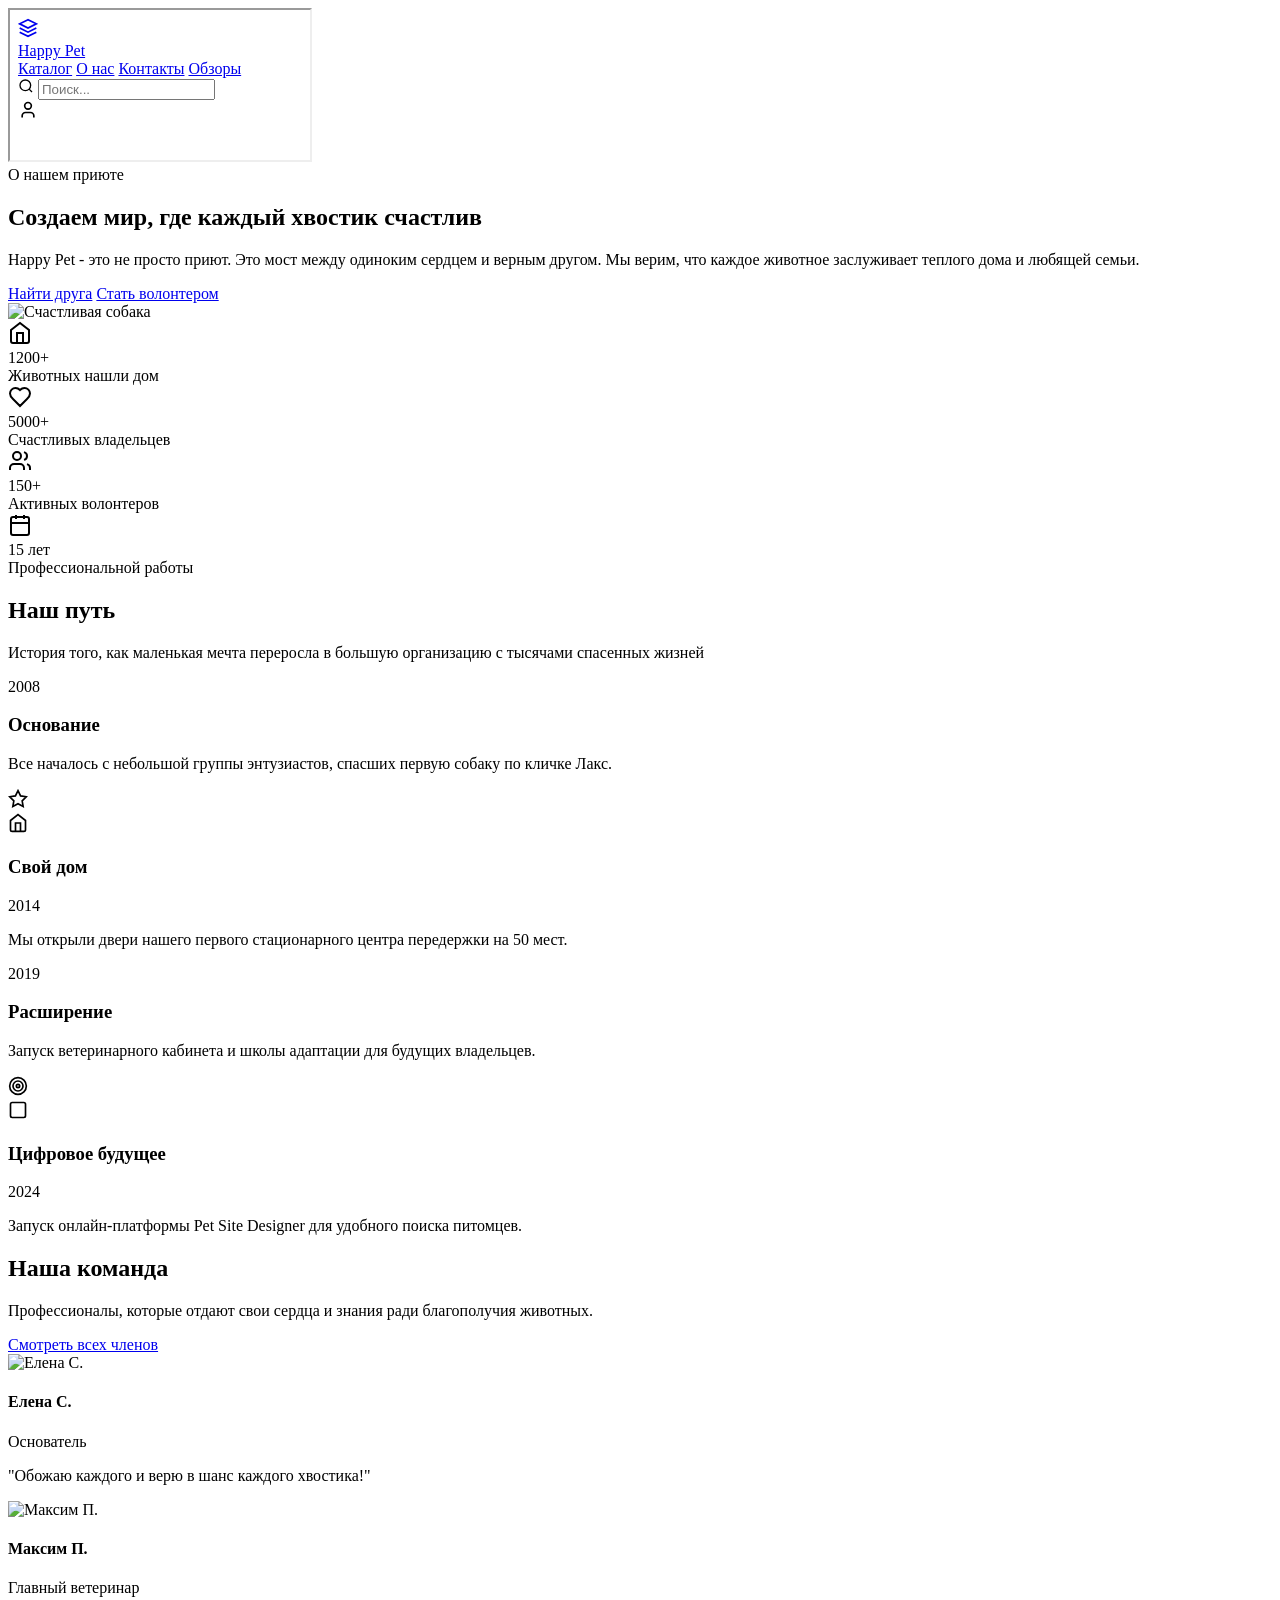
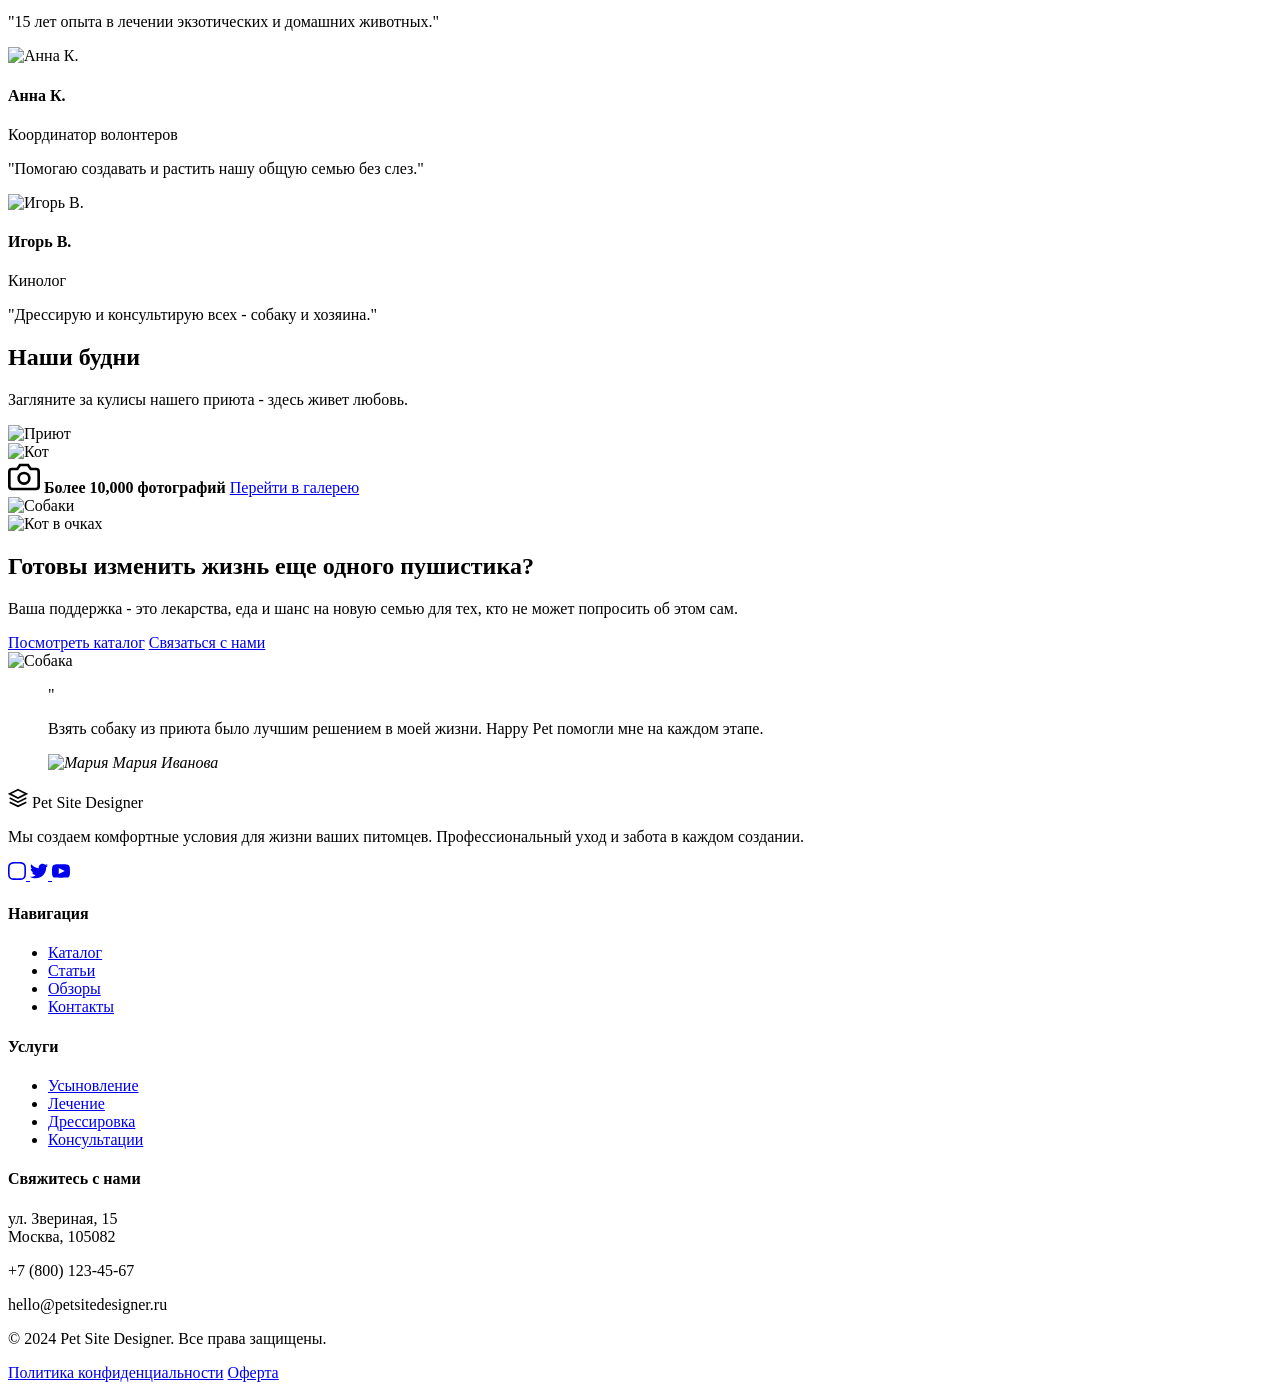
==== about.html @ 337a23ff "Add files via upload" ====
<!DOCTYPE html>
<html lang="ru">
<head>
    <meta charset="UTF-8">
    <meta name="viewport" content="width=device-width, initial-scale=1.0">
    <title>О нас - Pet Site Designer</title>
    <link rel="stylesheet" href="content/css/about.css">
    <link rel="preconnect" href="https://fonts.googleapis.com">
    <link rel="preconnect" href="https://fonts.gstatic.com" crossorigin>
    <link href="https://fonts.googleapis.com/css2?family=Inter:wght@400;500;600;700&display=swap" rel="stylesheet">
</head>
<body>
    <iframe src="navigation.html" class="nav-frame"></iframe>

    <section class="hero">
        <div class="hero-content">
            <span class="hero-tag">О нашем приюте</span>
            <h1>Создаем мир, где каждый хвостик <span class="highlight">счастлив</span></h1>
            <p>Happy Pet - это не просто приют. Это мост между одиноким сердцем и верным другом. Мы верим, что каждое животное заслуживает теплого дома и любящей семьи.</p>
            <div class="hero-buttons">
                <a href="catalog.html" class="btn btn-primary">Найти друга</a>
                <a href="#" class="btn btn-secondary">Стать волонтером</a>
            </div>
        </div>
        <div class="hero-image">
            <img src="https://images.unsplash.com/photo-1587300003388-59208cc962cb?w=300&h=300&fit=crop" alt="Счастливая собака">
        </div>
    </section>

    <section class="stats">
        <div class="stat-card">
            <div class="stat-icon">
                <svg width="24" height="24" viewBox="0 0 24 24" fill="none" stroke="currentColor" stroke-width="2">
                    <path d="m3 9 9-7 9 7v11a2 2 0 0 1-2 2H5a2 2 0 0 1-2-2z"/>
                    <polyline points="9,22 9,12 15,12 15,22"/>
                </svg>
            </div>
            <div class="stat-number">1200+</div>
            <div class="stat-label">Животных нашли дом</div>
        </div>
        <div class="stat-card">
            <div class="stat-icon">
                <svg width="24" height="24" viewBox="0 0 24 24" fill="none" stroke="currentColor" stroke-width="2">
                    <path d="M19 14c1.49-1.46 3-3.21 3-5.5A5.5 5.5 0 0 0 16.5 3c-1.76 0-3 .5-4.5 2-1.5-1.5-2.74-2-4.5-2A5.5 5.5 0 0 0 2 8.5c0 2.3 1.5 4.05 3 5.5l7 7Z"/>
                </svg>
            </div>
            <div class="stat-number">5000+</div>
            <div class="stat-label">Счастливых владельцев</div>
        </div>
        <div class="stat-card">
            <div class="stat-icon">
                <svg width="24" height="24" viewBox="0 0 24 24" fill="none" stroke="currentColor" stroke-width="2">
                    <path d="M16 21v-2a4 4 0 0 0-4-4H6a4 4 0 0 0-4 4v2"/>
                    <circle cx="9" cy="7" r="4"/>
                    <path d="M22 21v-2a4 4 0 0 0-3-3.87"/>
                    <path d="M16 3.13a4 4 0 0 1 0 7.75"/>
                </svg>
            </div>
            <div class="stat-number">150+</div>
            <div class="stat-label">Активных волонтеров</div>
        </div>
        <div class="stat-card">
            <div class="stat-icon">
                <svg width="24" height="24" viewBox="0 0 24 24" fill="none" stroke="currentColor" stroke-width="2">
                    <rect width="18" height="18" x="3" y="4" rx="2" ry="2"/>
                    <line x1="16" x2="16" y1="2" y2="6"/>
                    <line x1="8" x2="8" y1="2" y2="6"/>
                    <line x1="3" x2="21" y1="10" y2="10"/>
                </svg>
            </div>
            <div class="stat-number">15 лет</div>
            <div class="stat-label">Профессиональной работы</div>
        </div>
    </section>

    <section class="timeline">
        <h2>Наш путь</h2>
        <p class="timeline-subtitle">История того, как маленькая мечта переросла в большую организацию с тысячами спасенных жизней</p>
        
        <div class="timeline-items">
            <div class="timeline-item left">
                <div class="timeline-content">
                    <span class="timeline-year">2008</span>
                    <h3>Основание</h3>
                    <p>Все началось с небольшой группы энтузиастов, спасших первую собаку по кличке Лакс.</p>
                </div>
                <div class="timeline-icon">
                    <svg width="20" height="20" viewBox="0 0 24 24" fill="none" stroke="currentColor" stroke-width="2">
                        <polygon points="12 2 15.09 8.26 22 9.27 17 14.14 18.18 21.02 12 17.77 5.82 21.02 7 14.14 2 9.27 8.91 8.26 12 2"/>
                    </svg>
                </div>
            </div>
            
            <div class="timeline-item right">
                <div class="timeline-icon">
                    <svg width="20" height="20" viewBox="0 0 24 24" fill="none" stroke="currentColor" stroke-width="2">
                        <path d="m3 9 9-7 9 7v11a2 2 0 0 1-2 2H5a2 2 0 0 1-2-2z"/>
                        <polyline points="9,22 9,12 15,12 15,22"/>
                    </svg>
                </div>
                <div class="timeline-content">
                    <h3>Свой дом</h3>
                    <span class="timeline-year">2014</span>
                    <p>Мы открыли двери нашего первого стационарного центра передержки на 50 мест.</p>
                </div>
            </div>
            
            <div class="timeline-item left">
                <div class="timeline-content">
                    <span class="timeline-year">2019</span>
                    <h3>Расширение</h3>
                    <p>Запуск ветеринарного кабинета и школы адаптации для будущих владельцев.</p>
                </div>
                <div class="timeline-icon">
                    <svg width="20" height="20" viewBox="0 0 24 24" fill="none" stroke="currentColor" stroke-width="2">
                        <circle cx="12" cy="12" r="10"/>
                        <circle cx="12" cy="12" r="6"/>
                        <circle cx="12" cy="12" r="2"/>
                    </svg>
                </div>
            </div>
            
            <div class="timeline-item right">
                <div class="timeline-icon">
                    <svg width="20" height="20" viewBox="0 0 24 24" fill="none" stroke="currentColor" stroke-width="2">
                        <rect width="18" height="18" x="3" y="3" rx="2"/>
                        <path d="M7 7h.01"/>
                        <path d="M17 7h.01"/>
                        <path d="M7 17h.01"/>
                        <path d="M17 17h.01"/>
                    </svg>
                </div>
                <div class="timeline-content">
                    <h3>Цифровое будущее</h3>
                    <span class="timeline-year">2024</span>
                    <p>Запуск онлайн-платформы Pet Site Designer для удобного поиска питомцев.</p>
                </div>
            </div>
        </div>
    </section>

    <section class="team">
        <div class="team-header">
            <div>
                <h2>Наша команда</h2>
                <p>Профессионалы, которые отдают свои сердца и знания ради благополучия животных.</p>
            </div>
            <a href="#" class="team-link">Смотреть всех членов</a>
        </div>
        
        <div class="team-grid">
            <div class="team-card">
                <img src="https://images.unsplash.com/photo-1438761681033-6461ffad8d80?w=120&h=120&fit=crop" alt="Елена С.">
                <h4>Елена С.</h4>
                <span class="team-role">Основатель</span>
                <p>"Обожаю каждого и верю в шанс каждого хвостика!"</p>
            </div>
            <div class="team-card">
                <img src="https://images.unsplash.com/photo-1472099645785-5658abf4ff4e?w=120&h=120&fit=crop" alt="Максим П.">
                <h4>Максим П.</h4>
                <span class="team-role">Главный ветеринар</span>
                <p>"15 лет опыта в лечении экзотических и домашних животных."</p>
            </div>
            <div class="team-card">
                <img src="https://images.unsplash.com/photo-1544005313-94ddf0286df2?w=120&h=120&fit=crop" alt="Анна К.">
                <h4>Анна К.</h4>
                <span class="team-role">Координатор волонтеров</span>
                <p>"Помогаю создавать и растить нашу общую семью без слез."</p>
            </div>
            <div class="team-card">
                <img src="https://images.unsplash.com/photo-1507003211169-0a1dd7228f2d?w=120&h=120&fit=crop" alt="Игорь В.">
                <h4>Игорь В.</h4>
                <span class="team-role">Кинолог</span>
                <p>"Дрессирую и консультирую всех - собаку и хозяина."</p>
            </div>
        </div>
    </section>

    <section class="gallery">
        <h2>Наши будни</h2>
        <p>Загляните за кулисы нашего приюта - здесь живет любовь.</p>
        
        <div class="gallery-grid">
            <div class="gallery-item large">
                <img src="https://images.unsplash.com/photo-1558618666-fcd25c85cd64?w=400&h=500&fit=crop" alt="Приют">
            </div>
            <div class="gallery-item">
                <img src="https://images.unsplash.com/photo-1415369629372-26f2fe60c467?w=300&h=240&fit=crop" alt="Кот">
            </div>
            <div class="gallery-item accent">
                <div class="gallery-accent-content">
                    <svg width="32" height="32" viewBox="0 0 24 24" fill="none" stroke="currentColor" stroke-width="2">
                        <path d="M23 19a2 2 0 0 1-2 2H3a2 2 0 0 1-2-2V8a2 2 0 0 1 2-2h4l2-3h6l2 3h4a2 2 0 0 1 2 2z"/>
                        <circle cx="12" cy="13" r="4"/>
                    </svg>
                    <strong>Более 10,000 фотографий</strong>
                    <a href="#">Перейти в галерею</a>
                </div>
            </div>
            <div class="gallery-item">
                <img src="https://images.unsplash.com/photo-1548199973-03cce0bbc87b?w=300&h=240&fit=crop" alt="Собаки">
            </div>
            <div class="gallery-item wide">
                <img src="https://images.unsplash.com/photo-1574158622682-e40e69881006?w=400&h=240&fit=crop" alt="Кот в очках">
            </div>
        </div>
    </section>

    <section class="cta">
        <div class="cta-content">
            <h2>Готовы изменить жизнь еще одного пушистика?</h2>
            <p>Ваша поддержка - это лекарства, еда и шанс на новую семью для тех, кто не может попросить об этом сам.</p>
            <div class="cta-buttons">
                <a href="catalog.html" class="btn btn-primary">Посмотреть каталог</a>
                <a href="#" class="btn btn-secondary">Связаться с нами</a>
            </div>
        </div>
        <div class="cta-quote">
            <img src="https://images.unsplash.com/photo-1587300003388-59208cc962cb?w=200&h=150&fit=crop" alt="Собака">
            <blockquote>
                <span class="quote-mark">"</span>
                <p>Взять собаку из приюта было лучшим решением в моей жизни. Happy Pet помогли мне на каждом этапе.</p>
                <cite>
                    <img src="https://images.unsplash.com/photo-1494790108377-be9c29b29330?w=40&h=40&fit=crop" alt="Мария">
                    <span>Мария Иванова</span>
                </cite>
            </blockquote>
        </div>
    </section>

    <footer class="footer">
        <div class="footer-content">
            <div class="footer-brand">
                <div class="footer-logo">
                    <svg width="20" height="20" viewBox="0 0 24 24" fill="none" stroke="currentColor" stroke-width="2">
                        <path d="M12 2L2 7l10 5 10-5-10-5zM2 17l10 5 10-5M2 12l10 5 10-5"/>
                    </svg>
                    <span>Pet Site Designer</span>
                </div>
                <p>Мы создаем комфортные условия для жизни ваших питомцев. Профессиональный уход и забота в каждом создании.</p>
                <div class="social-links">
                    <a href="#">
                        <svg width="18" height="18" viewBox="0 0 24 24" fill="currentColor">
                            <path d="M12 2.163c3.204 0 3.584.012 4.85.07 3.252.148 4.771 1.691 4.919 4.919.058 1.265.069 1.645.069 4.849 0 3.205-.012 3.584-.069 4.849-.149 3.225-1.664 4.771-4.919 4.919-1.266.058-1.644.07-4.85.07-3.204 0-3.584-.012-4.849-.07-3.26-.149-4.771-1.699-4.919-4.92-.058-1.265-.07-1.644-.07-4.849 0-3.204.013-3.583.07-4.849.149-3.227 1.664-4.771 4.919-4.919 1.266-.057 1.645-.069 4.849-.069zm0-2.163c-3.259 0-3.667.014-4.947.072-4.358.2-6.78 2.618-6.98 6.98-.059 1.281-.073 1.689-.073 4.948 0 3.259.014 3.668.072 4.948.2 4.358 2.618 6.78 6.98 6.98 1.281.058 1.689.072 4.948.072 3.259 0 3.668-.014 4.948-.072 4.354-.2 6.782-2.618 6.979-6.98.059-1.28.073-1.689.073-4.948 0-3.259-.014-3.667-.072-4.947-.196-4.354-2.617-6.78-6.979-6.98-1.281-.059-1.69-.073-4.949-.073z"/>
                        </svg>
                    </a>
                    <a href="#">
                        <svg width="18" height="18" viewBox="0 0 24 24" fill="currentColor">
                            <path d="M24 4.557c-.883.392-1.832.656-2.828.775 1.017-.609 1.798-1.574 2.165-2.724-.951.564-2.005.974-3.127 1.195-.897-.957-2.178-1.555-3.594-1.555-3.179 0-5.515 2.966-4.797 6.045-4.091-.205-7.719-2.165-10.148-5.144-1.29 2.213-.669 5.108 1.523 6.574-.806-.026-1.566-.247-2.229-.616-.054 2.281 1.581 4.415 3.949 4.89-.693.188-1.452.232-2.224.084.626 1.956 2.444 3.379 4.6 3.419-2.07 1.623-4.678 2.348-7.29 2.04 2.179 1.397 4.768 2.212 7.548 2.212 9.142 0 14.307-7.721 13.995-14.646.962-.695 1.797-1.562 2.457-2.549z"/>
                        </svg>
                    </a>
                    <a href="#">
                        <svg width="18" height="18" viewBox="0 0 24 24" fill="currentColor">
                            <path d="M19.615 3.184c-3.604-.246-11.631-.245-15.23 0-3.897.266-4.356 2.62-4.385 8.816.029 6.185.484 8.549 4.385 8.816 3.6.245 11.626.246 15.23 0 3.897-.266 4.356-2.62 4.385-8.816-.029-6.185-.484-8.549-4.385-8.816zm-10.615 12.816v-8l8 3.993-8 4.007z"/>
                        </svg>
                    </a>
                </div>
            </div>
            
            <div class="footer-nav">
                <h4>Навигация</h4>
                <ul>
                    <li><a href="catalog.html">Каталог</a></li>
                    <li><a href="#">Статьи</a></li>
                    <li><a href="#">Обзоры</a></li>
                    <li><a href="#">Контакты</a></li>
                </ul>
            </div>
            
            <div class="footer-nav">
                <h4>Услуги</h4>
                <ul>
                    <li><a href="#">Усыновление</a></li>
                    <li><a href="#">Лечение</a></li>
                    <li><a href="#">Дрессировка</a></li>
                    <li><a href="#">Консультации</a></li>
                </ul>
            </div>
            
            <div class="footer-contacts">
                <h4>Свяжитесь с нами</h4>
                <p>ул. Звериная, 15<br>Москва, 105082</p>
                <p>+7 (800) 123-45-67</p>
                <p>hello@petsitedesigner.ru</p>
            </div>
        </div>
        
        <div class="footer-bottom">
            <p>&copy; 2024 Pet Site Designer. Все права защищены.</p>
            <div class="footer-links">
                <a href="#">Политика конфиденциальности</a>
                <a href="#">Оферта</a>
            </div>
        </div>
    </footer>
</body>
</html>
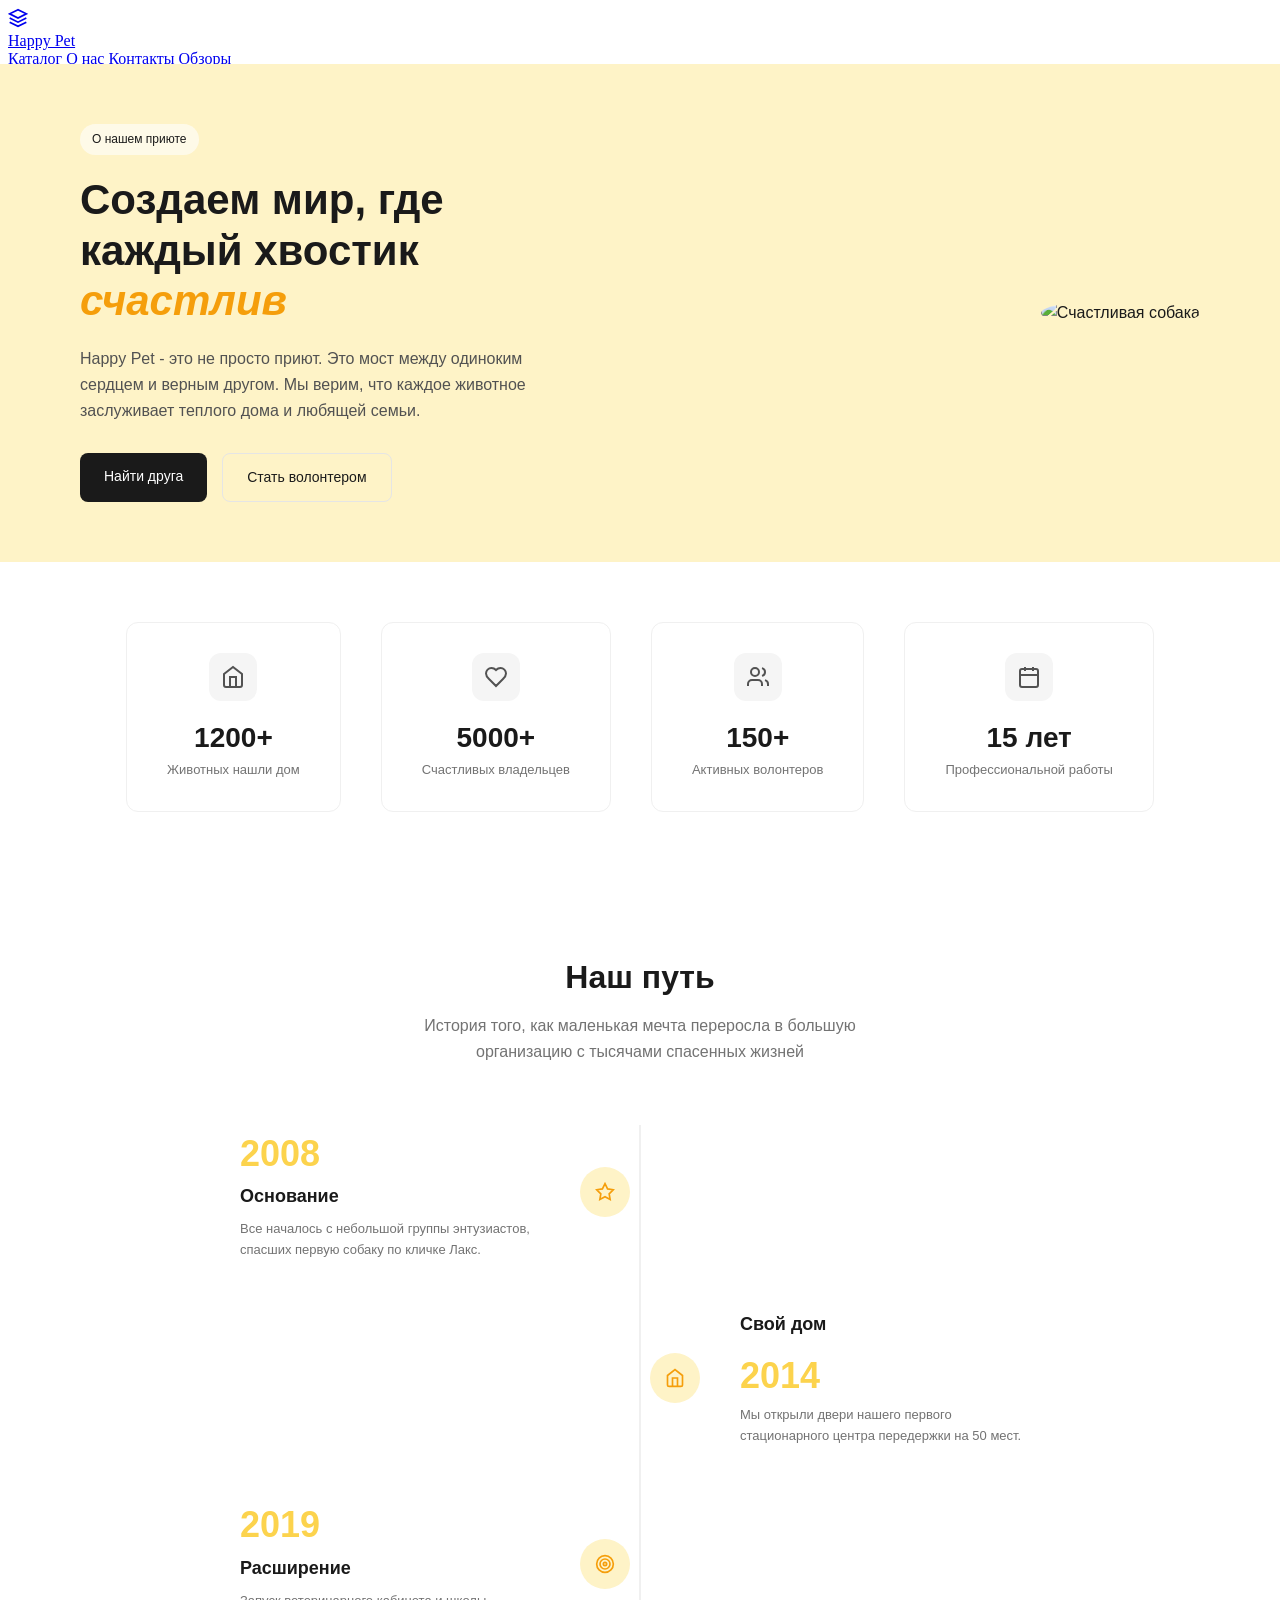
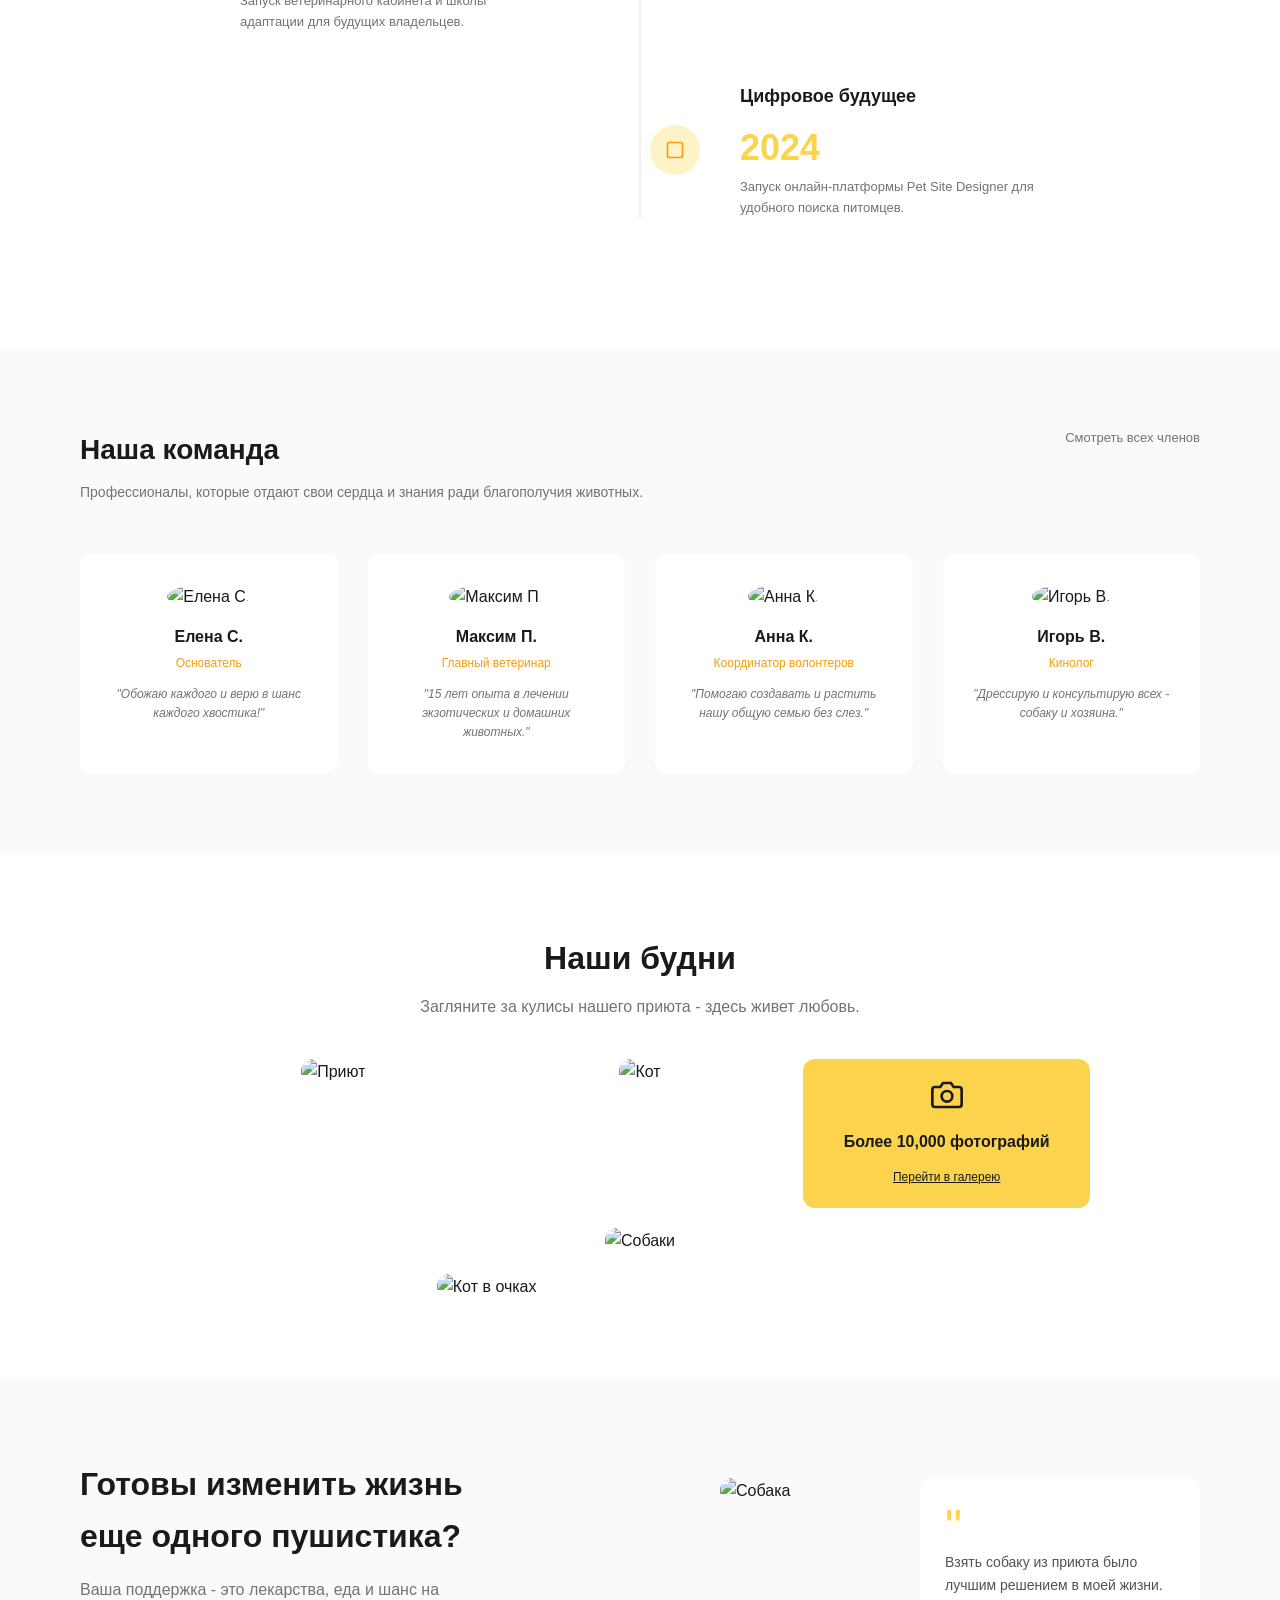
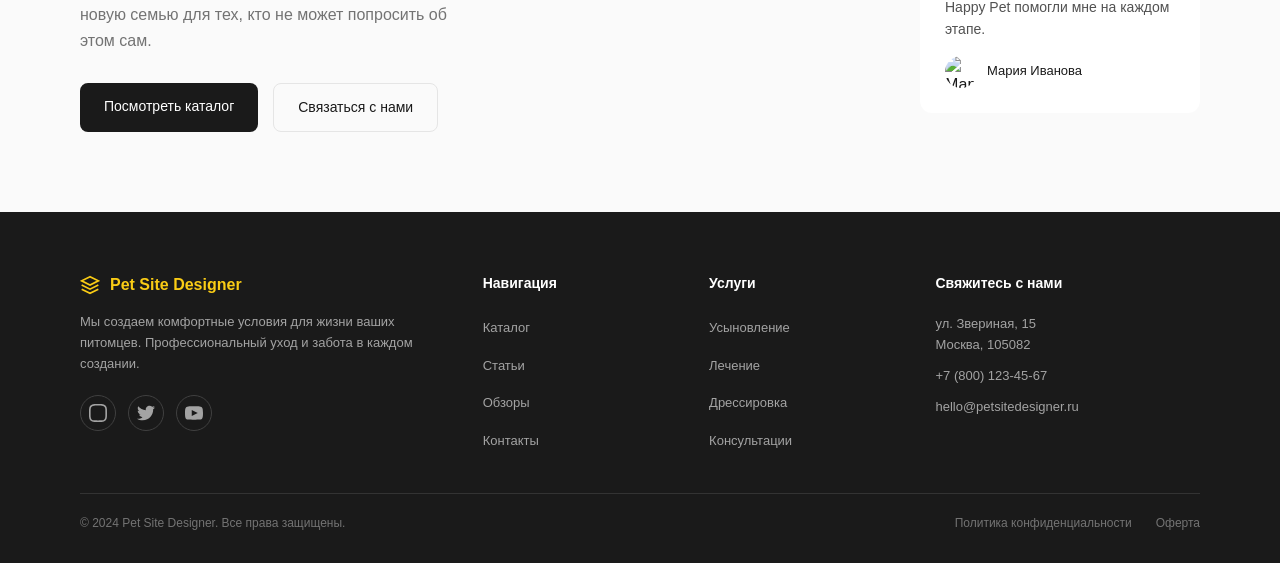
==== commit be34fb2e: "Update about.html" ====
--- a/about.html
+++ b/about.html
@@ -4,7 +4,7 @@
     <meta charset="UTF-8">
     <meta name="viewport" content="width=device-width, initial-scale=1.0">
     <title>О нас - Pet Site Designer</title>
-    <link rel="stylesheet" href="content/css/about.css">
+    <link rel="stylesheet" href="about.css">
     <link rel="preconnect" href="https://fonts.googleapis.com">
     <link rel="preconnect" href="https://fonts.gstatic.com" crossorigin>
     <link href="https://fonts.googleapis.com/css2?family=Inter:wght@400;500;600;700&display=swap" rel="stylesheet">
--- a/about.css
+++ b/about.css
@@ -0,0 +1,540 @@
+* {
+    margin: 0;
+    padding: 0;
+    box-sizing: border-box;
+}
+
+body {
+    font-family: 'Inter', -apple-system, BlinkMacSystemFont, 'Segoe UI', Roboto, sans-serif;
+    color: #1a1a1a;
+    line-height: 1.6;
+    background-color: #ffffff;
+}
+
+a {
+    text-decoration: none;
+    color: inherit;
+}
+
+.nav-frame {
+    width: 100%;
+    height: 64px;
+    border: none;
+    display: block;
+}
+
+.btn {
+    display: inline-block;
+    padding: 12px 24px;
+    border-radius: 8px;
+    font-size: 14px;
+    cursor: pointer;
+    transition: all 0.2s;
+}
+
+.btn-primary {
+    background: #1a1a1a;
+    color: #fff;
+}
+
+.btn-primary:hover {
+    background: #333333;
+}
+
+.btn-secondary {
+    background: transparent;
+    color: #1a1a1a;
+    border: 1px solid #e5e5e5;
+}
+
+.btn-secondary:hover {
+    border-color: #1a1a1a;
+}
+
+.hero {
+    display: flex;
+    justify-content: space-between;
+    align-items: center;
+    padding: 60px 80px;
+    background: #fef3c7;
+}
+
+.hero-content {
+    max-width: 500px;
+}
+
+.hero-tag {
+    display: inline-block;
+    background: rgba(255,255,255,0.6);
+    padding: 6px 12px;
+    border-radius: 20px;
+    font-size: 12px;
+    margin-bottom: 20px;
+}
+
+.hero h1 {
+    font-size: 42px;
+    line-height: 1.2;
+    margin-bottom: 20px;
+}
+
+.highlight {
+    color: #f59e0b;
+    font-style: italic;
+}
+
+.hero p {
+    color: #525252;
+    margin-bottom: 30px;
+}
+
+.hero-buttons {
+    display: flex;
+    gap: 15px;
+}
+
+.hero-image img {
+    width: 280px;
+    height: 280px;
+    border-radius: 50%;
+    object-fit: cover;
+}
+
+.stats {
+    display: flex;
+    justify-content: center;
+    gap: 40px;
+    padding: 60px 80px;
+}
+
+.stat-card {
+    background: #fff;
+    border: 1px solid #f0f0f0;
+    border-radius: 12px;
+    padding: 30px 40px;
+    text-align: center;
+    min-width: 180px;
+}
+
+.stat-icon {
+    width: 48px;
+    height: 48px;
+    background: #f5f5f5;
+    border-radius: 12px;
+    display: flex;
+    align-items: center;
+    justify-content: center;
+    margin: 0 auto 15px;
+    color: #525252;
+}
+
+.stat-number {
+    font-size: 28px;
+    font-weight: 700;
+    color: #1a1a1a;
+}
+
+.stat-label {
+    font-size: 13px;
+    color: #737373;
+}
+
+.timeline {
+    padding: 80px;
+    text-align: center;
+}
+
+.timeline h2 {
+    font-size: 32px;
+    margin-bottom: 10px;
+}
+
+.timeline-subtitle {
+    color: #737373;
+    max-width: 500px;
+    margin: 0 auto 60px;
+}
+
+.timeline-items {
+    max-width: 800px;
+    margin: 0 auto;
+    position: relative;
+}
+
+.timeline-items::before {
+    content: '';
+    position: absolute;
+    left: 50%;
+    transform: translateX(-50%);
+    width: 2px;
+    height: 100%;
+    background: #f0f0f0;
+}
+
+.timeline-item {
+    display: flex;
+    align-items: center;
+    gap: 40px;
+    margin-bottom: 50px;
+    position: relative;
+}
+
+.timeline-item.left {
+    justify-content: flex-start;
+}
+
+.timeline-item.right {
+    justify-content: flex-end;
+}
+
+.timeline-content {
+    max-width: 300px;
+    text-align: left;
+}
+
+.timeline-content h3 {
+    font-size: 18px;
+    margin-bottom: 8px;
+}
+
+.timeline-content p {
+    font-size: 13px;
+    color: #737373;
+}
+
+.timeline-year {
+    font-size: 36px;
+    font-weight: 700;
+    color: #fcd34d;
+}
+
+.timeline-icon {
+    width: 50px;
+    height: 50px;
+    background: #fef3c7;
+    border-radius: 50%;
+    display: flex;
+    align-items: center;
+    justify-content: center;
+    color: #f59e0b;
+    z-index: 1;
+}
+
+.team {
+    background: #fafafa;
+    padding: 80px;
+}
+
+.team-header {
+    display: flex;
+    justify-content: space-between;
+    align-items: flex-start;
+    margin-bottom: 50px;
+}
+
+.team-header h2 {
+    font-size: 28px;
+    margin-bottom: 8px;
+}
+
+.team-header p {
+    color: #737373;
+    font-size: 14px;
+}
+
+.team-link {
+    color: #737373;
+    font-size: 13px;
+}
+
+.team-link:hover {
+    color: #1a1a1a;
+}
+
+.team-grid {
+    display: grid;
+    grid-template-columns: repeat(4, 1fr);
+    gap: 30px;
+}
+
+.team-card {
+    background: #fff;
+    border-radius: 12px;
+    padding: 30px;
+    text-align: center;
+}
+
+.team-card img {
+    width: 100px;
+    height: 100px;
+    border-radius: 50%;
+    object-fit: cover;
+    margin-bottom: 15px;
+}
+
+.team-card h4 {
+    font-size: 16px;
+    margin-bottom: 4px;
+}
+
+.team-role {
+    font-size: 12px;
+    color: #f59e0b;
+    display: block;
+    margin-bottom: 12px;
+}
+
+.team-card p {
+    font-size: 12px;
+    color: #737373;
+    font-style: italic;
+}
+
+.gallery {
+    padding: 80px;
+    text-align: center;
+}
+
+.gallery h2 {
+    font-size: 32px;
+    margin-bottom: 10px;
+}
+
+.gallery > p {
+    color: #737373;
+    margin-bottom: 40px;
+}
+
+.gallery-grid {
+    display: grid;
+    grid-template-columns: 1fr 1fr 1fr;
+    grid-template-rows: auto auto;
+    gap: 20px;
+    max-width: 900px;
+    margin: 0 auto;
+}
+
+.gallery-item img {
+    width: 100%;
+    height: 100%;
+    object-fit: cover;
+    border-radius: 12px;
+}
+
+.gallery-item.large {
+    grid-row: span 2;
+}
+
+.gallery-item.wide {
+    grid-column: span 2;
+}
+
+.gallery-item.accent {
+    background: #fcd34d;
+    border-radius: 12px;
+    display: flex;
+    align-items: center;
+    justify-content: center;
+}
+
+.gallery-accent-content {
+    text-align: center;
+    padding: 20px;
+}
+
+.gallery-accent-content svg {
+    margin-bottom: 10px;
+}
+
+.gallery-accent-content strong {
+    display: block;
+    margin-bottom: 8px;
+}
+
+.gallery-accent-content a {
+    font-size: 12px;
+    color: #1a1a1a;
+    text-decoration: underline;
+}
+
+.cta {
+    display: flex;
+    justify-content: space-between;
+    align-items: center;
+    padding: 80px;
+    background: #fafafa;
+}
+
+.cta-content {
+    max-width: 400px;
+}
+
+.cta-content h2 {
+    font-size: 32px;
+    margin-bottom: 15px;
+}
+
+.cta-content p {
+    color: #737373;
+    margin-bottom: 30px;
+}
+
+.cta-buttons {
+    display: flex;
+    gap: 15px;
+}
+
+.cta-quote {
+    display: flex;
+    gap: 20px;
+    align-items: flex-start;
+}
+
+.cta-quote > img {
+    width: 180px;
+    height: 140px;
+    object-fit: cover;
+    border-radius: 12px;
+}
+
+blockquote {
+    max-width: 280px;
+    background: #fff;
+    padding: 25px;
+    border-radius: 12px;
+    position: relative;
+}
+
+.quote-mark {
+    font-size: 48px;
+    color: #fcd34d;
+    line-height: 1;
+}
+
+blockquote p {
+    font-size: 14px;
+    color: #525252;
+    margin-bottom: 15px;
+}
+
+cite {
+    display: flex;
+    align-items: center;
+    gap: 10px;
+    font-style: normal;
+}
+
+cite img {
+    width: 32px;
+    height: 32px;
+    border-radius: 50%;
+}
+
+cite span {
+    font-size: 13px;
+}
+
+.footer {
+    background: #1a1a1a;
+    color: #fff;
+    padding: 60px 80px 30px;
+}
+
+.footer-content {
+    display: grid;
+    grid-template-columns: 2fr 1fr 1fr 1.5fr;
+    gap: 50px;
+    margin-bottom: 40px;
+}
+
+.footer-logo {
+    display: flex;
+    align-items: center;
+    gap: 10px;
+    margin-bottom: 15px;
+    font-weight: 600;
+    color: #facc15;
+}
+
+.footer-brand p {
+    font-size: 13px;
+    color: #a3a3a3;
+    margin-bottom: 20px;
+    line-height: 1.6;
+}
+
+.social-links {
+    display: flex;
+    gap: 12px;
+}
+
+.social-links a {
+    width: 36px;
+    height: 36px;
+    border: 1px solid #404040;
+    border-radius: 50%;
+    display: flex;
+    align-items: center;
+    justify-content: center;
+    color: #a3a3a3;
+    transition: all 0.2s;
+}
+
+.social-links a:hover {
+    border-color: #facc15;
+    color: #facc15;
+}
+
+.footer-nav h4,
+.footer-contacts h4 {
+    margin-bottom: 20px;
+    font-size: 14px;
+    font-weight: 600;
+}
+
+.footer-nav ul {
+    list-style: none;
+    display: flex;
+    flex-direction: column;
+    gap: 12px;
+}
+
+.footer-nav a {
+    color: #a3a3a3;
+    font-size: 13px;
+    transition: color 0.2s;
+}
+
+.footer-nav a:hover {
+    color: #ffffff;
+}
+
+.footer-contacts p {
+    font-size: 13px;
+    color: #a3a3a3;
+    margin-bottom: 10px;
+    line-height: 1.6;
+}
+
+.footer-bottom {
+    display: flex;
+    justify-content: space-between;
+    border-top: 1px solid #333;
+    padding-top: 20px;
+    font-size: 12px;
+    color: #737373;
+}
+
+.footer-links {
+    display: flex;
+    gap: 24px;
+}
+
+.footer-links a {
+    color: #737373;
+    transition: color 0.2s;
+}
+
+.footer-links a:hover {
+    color: #ffffff;
+}
